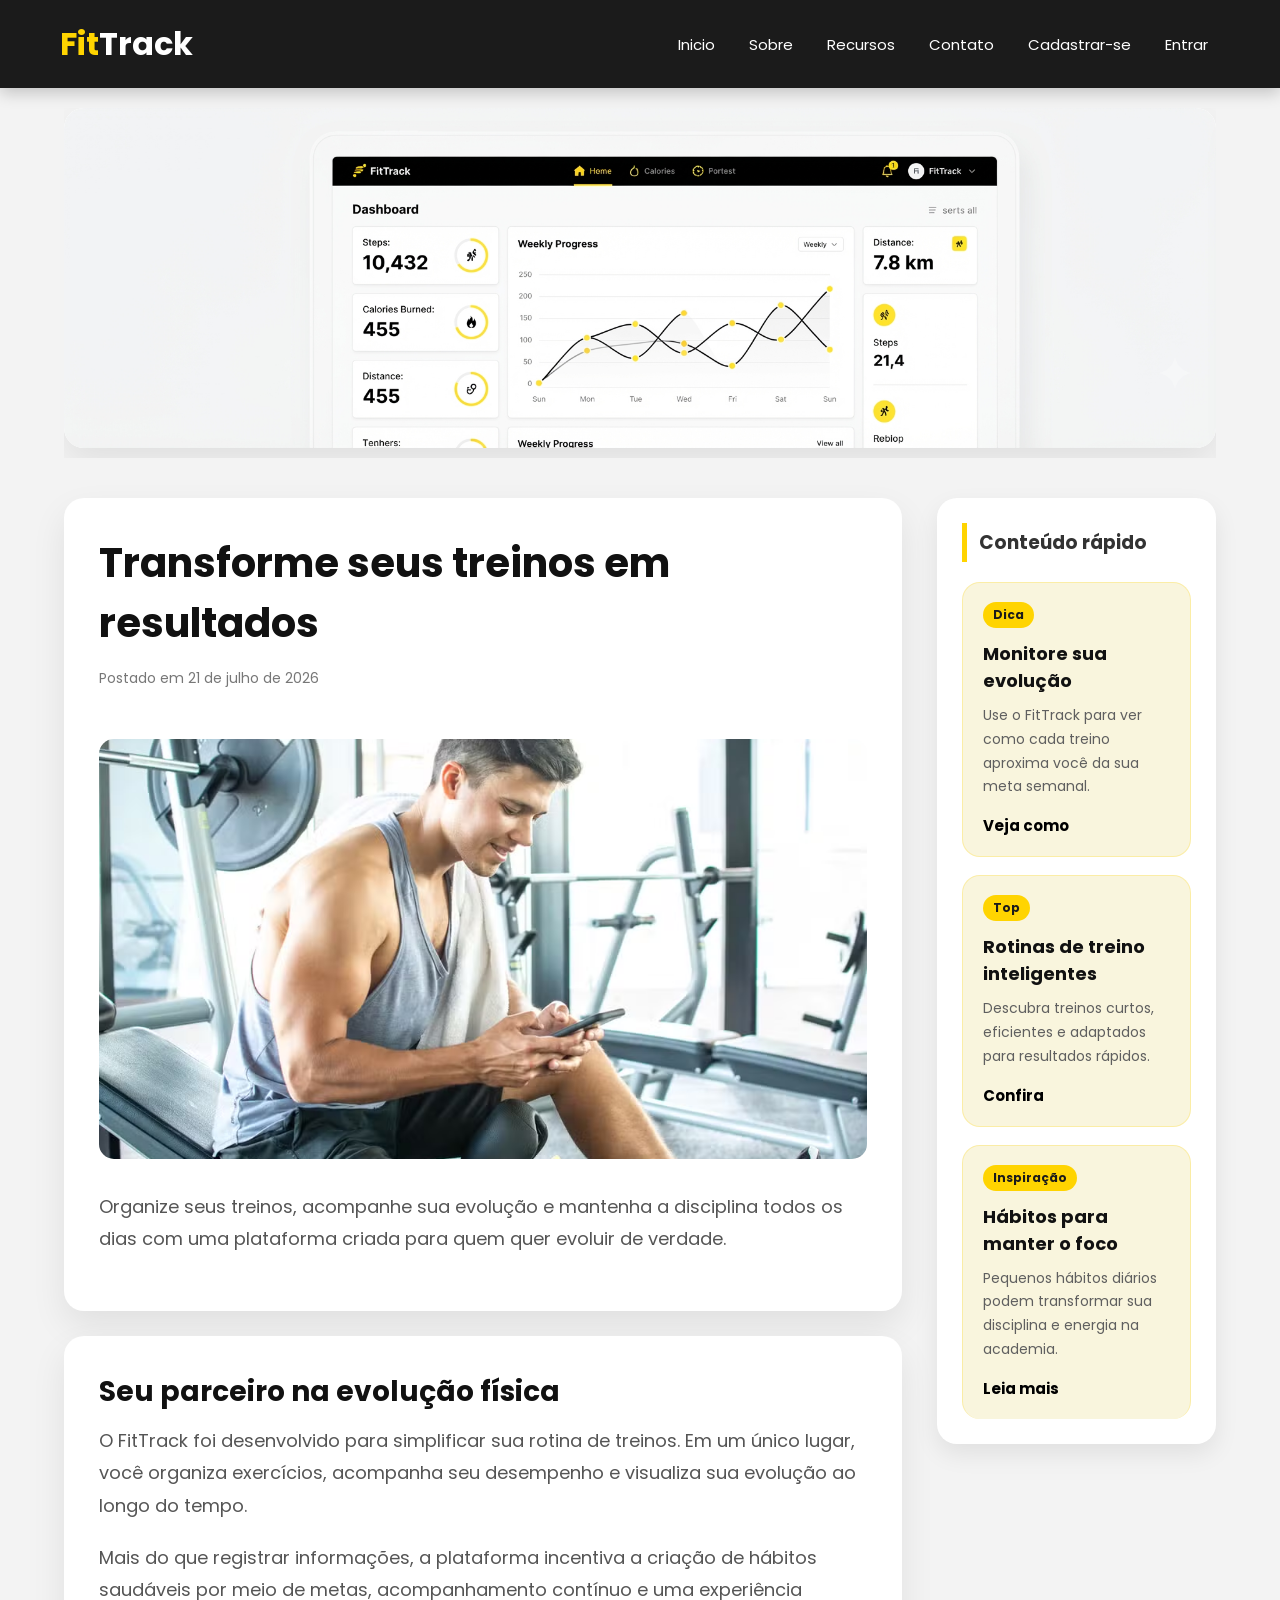
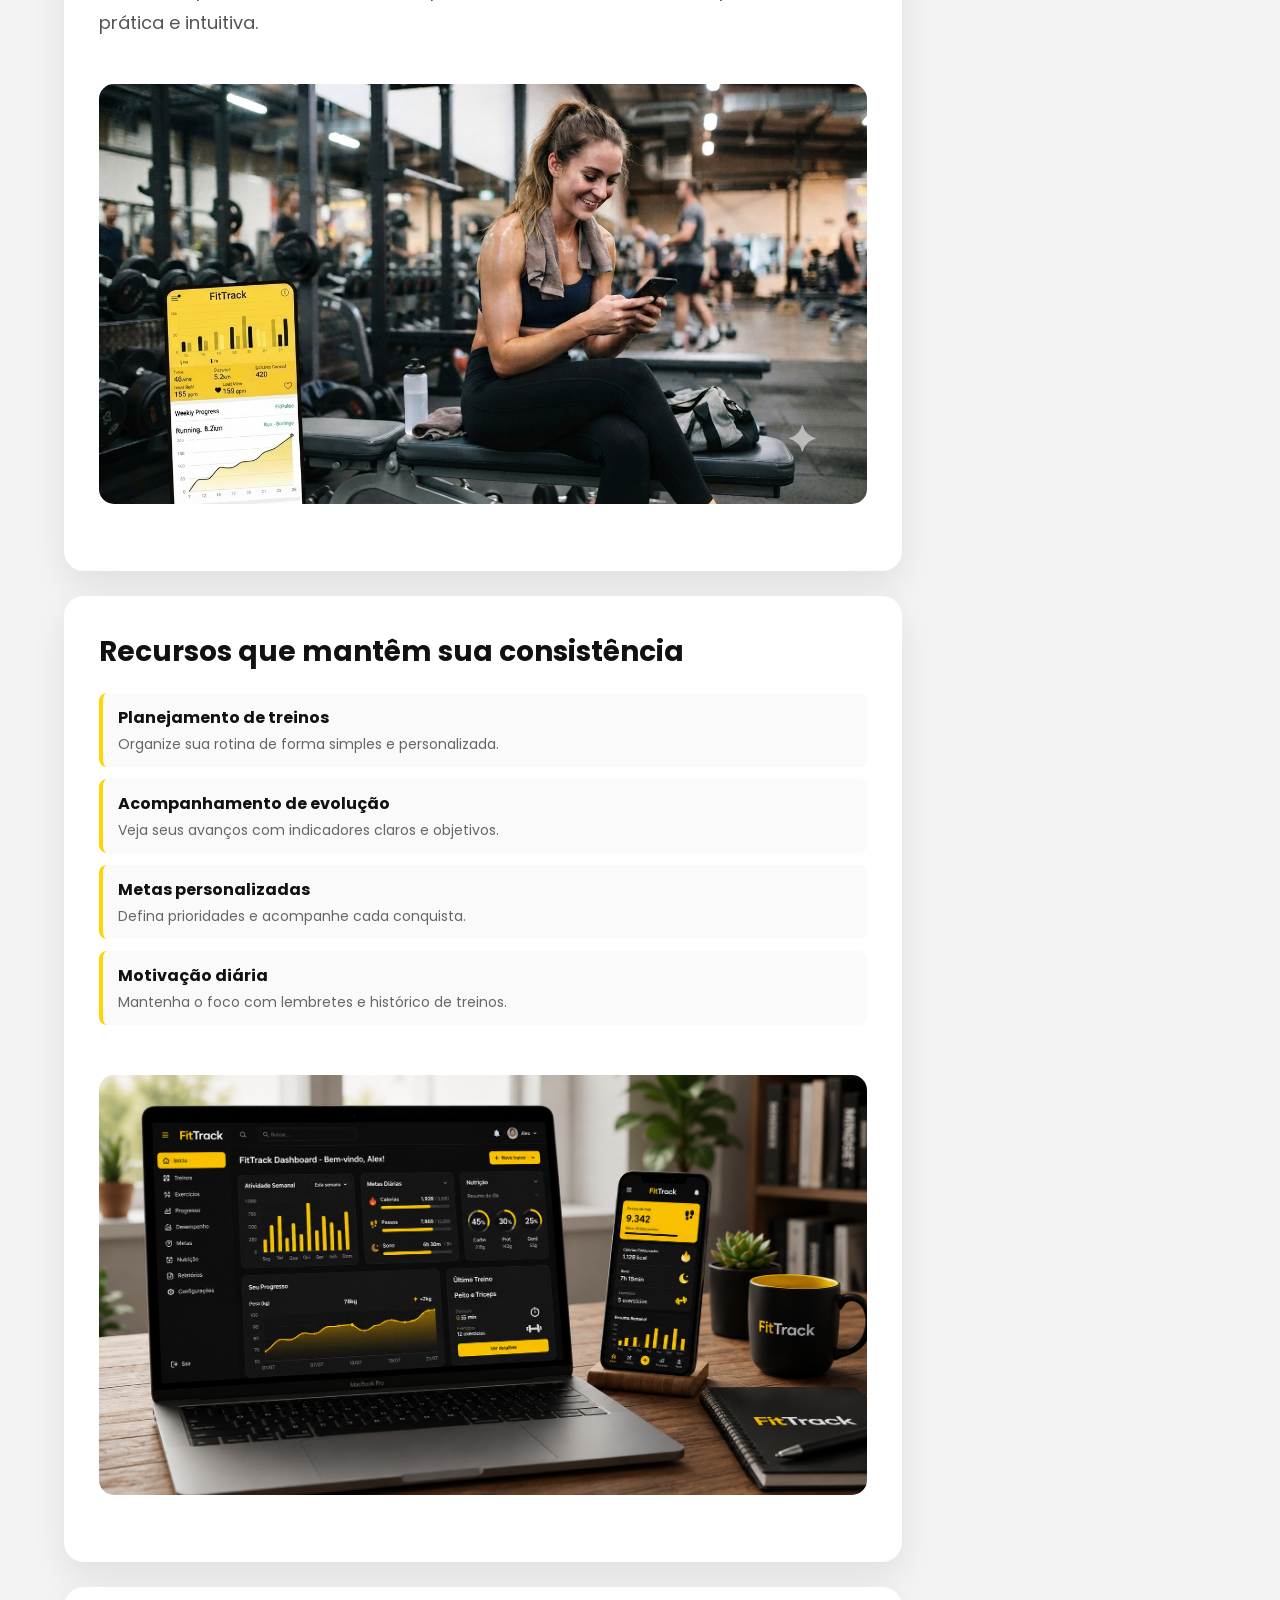
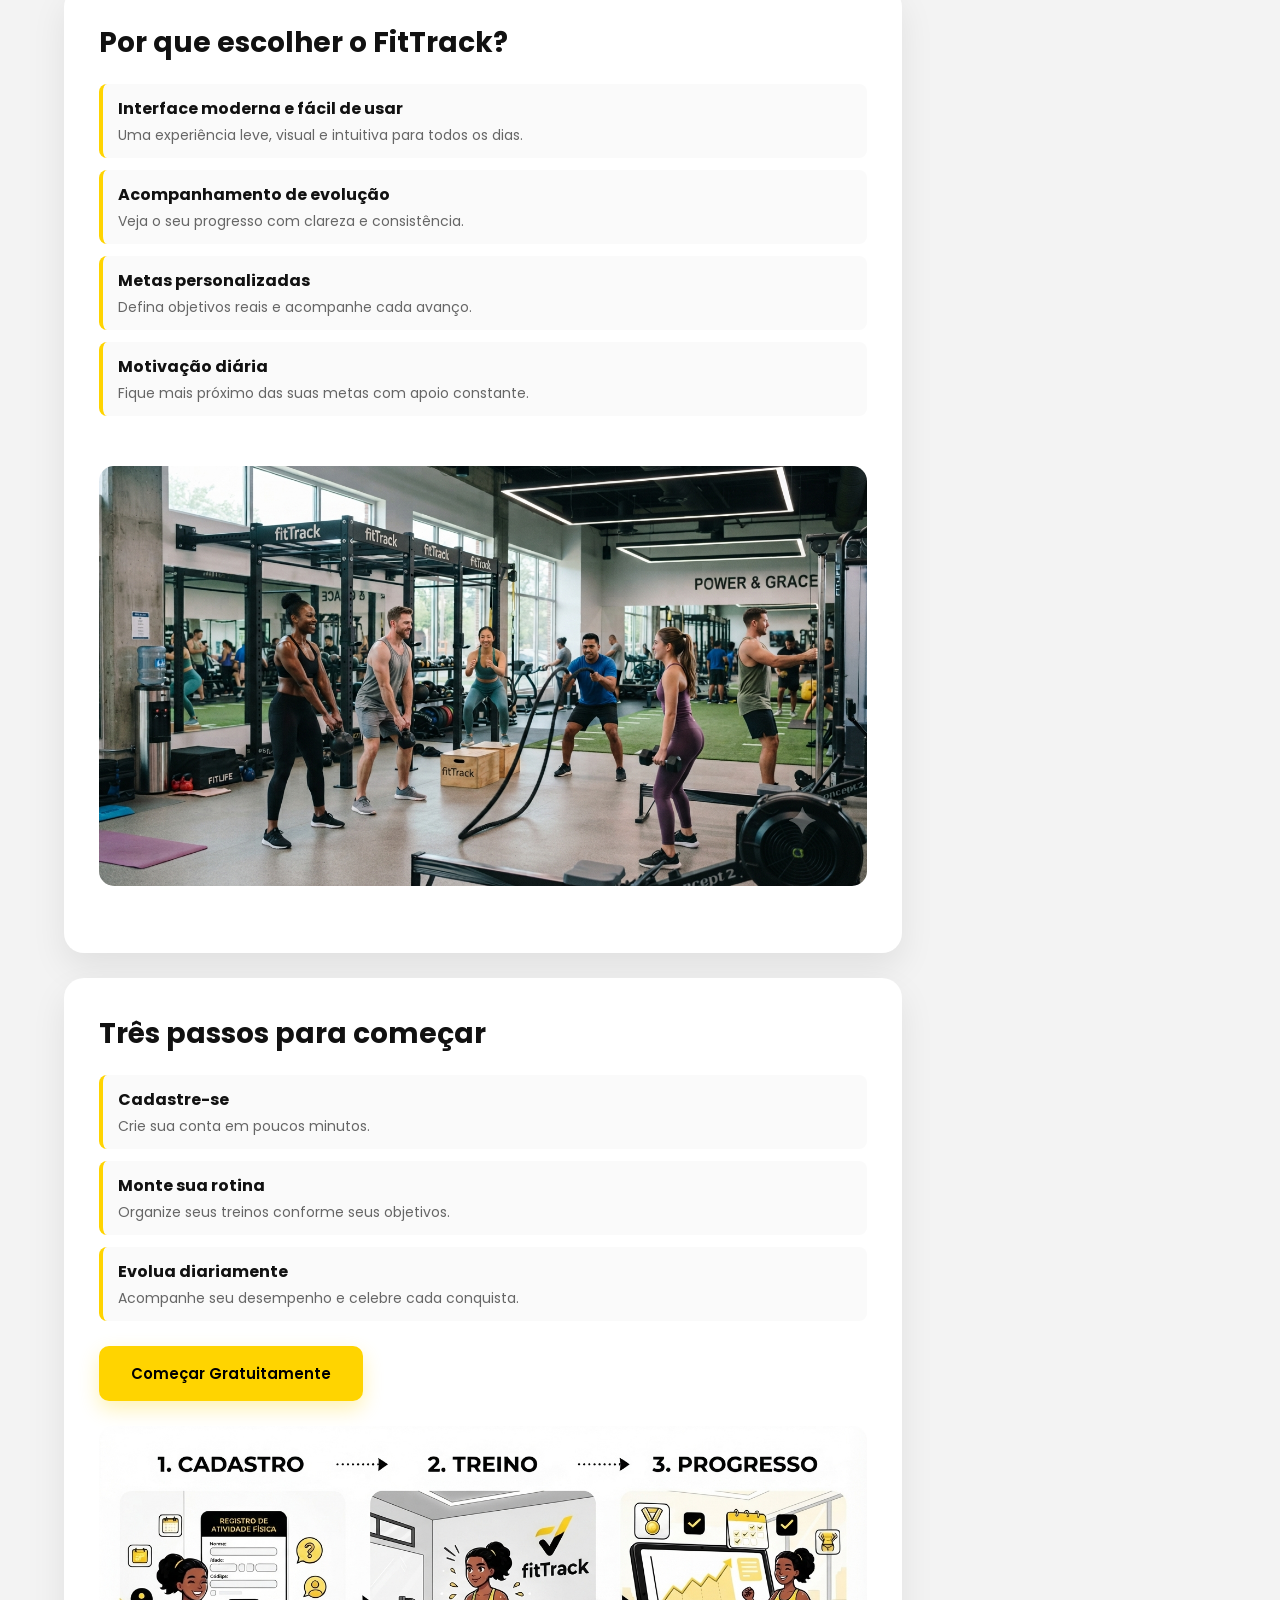
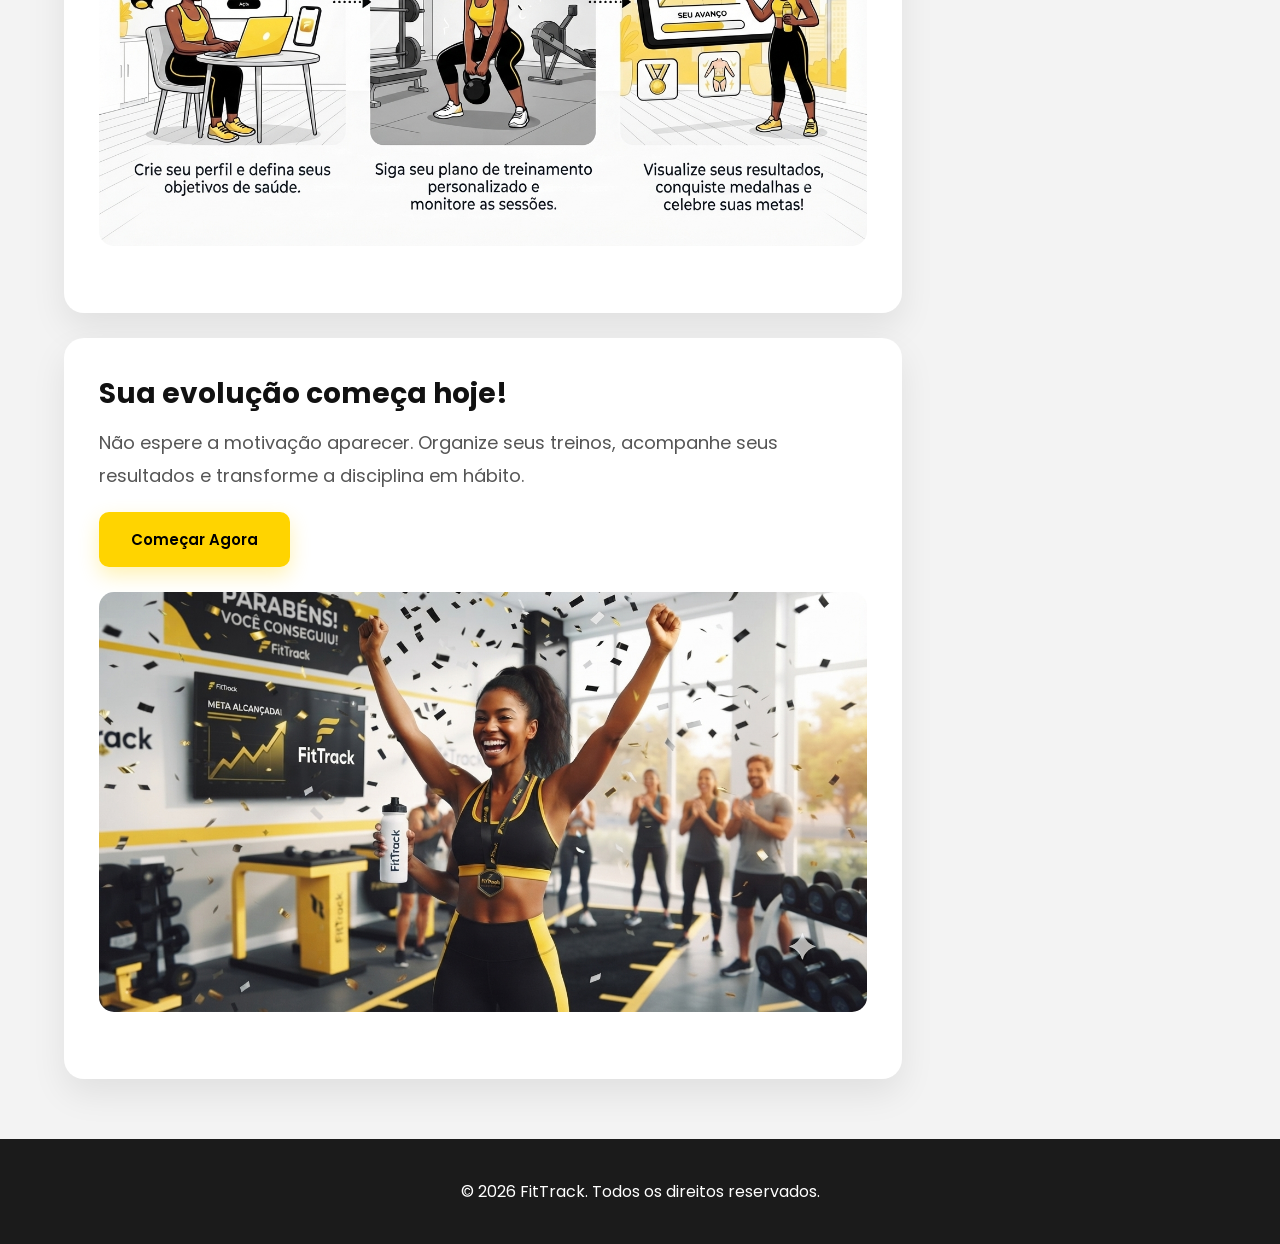
==== index.html @ 96c6be61 "Ajusta para index.html" ====
<!DOCTYPE html>
<html lang="pt-br">

<head>
    <meta charset="UTF-8">
    <meta name="viewport" content="width=device-width, initial-scale=1.0">
    <title>FitTrack</title>
    <link rel="stylesheet" href="css/style.css">
    <script src="console.js"></script>
    <link rel="preconnect" href="https://fonts.googleapis.com">
    <link rel="preconnect" href="https://fonts.gstatic.com" crossorigin>
    <link
        href="https://fonts.googleapis.com/css2?family=Poppins:ital,wght@0,100;0,200;0,300;0,400;0,500;0,600;0,700;0,800;0,900;1,100;1,200;1,300;1,400;1,500;1,600;1,700;1,800;1,900&display=swap"
        rel="stylesheet">
</head>

<body>
    <header id="header">
        <nav>
            <div class="logo">
                <h1><span class="white">Fit</span><span class="yellow">Track</span></h1>
            </div>

            <div id="menu">
                <a href="inicio.html">Inicio</a>
                <a href="#sobre">Sobre</a>
                <a href="#recursos">Recursos</a>
                <a href="Contato.html">Contato</a>
                <a href="cadastro.html">Cadastrar-se</a>
                <a href="entrar.html">Entrar</a>
            </div>
        </nav>
    </header>

    <section class="slider">
        <div class="slider-wrapper">
            <div class="slide">
                <img src="img/dashboardslide.png">
            </div>
            <div class="slide">
                <img src="img/mulherslide.png">
            </div>
            <div class="slide">
                <img src="img/exercicioslide.png">
            </div>
            <div class="slide">
                <img src="img/graficoslide.png">
            </div>
            <div class="slide">
                <img src="img/comidaslide.png">
            </div>
             <div class="slide">
                <img src="img/relogioslide.png">
            </div>
        </div>
    </section>

    <section class="content">
        <div class="posts">
            <article class="post">
                <h1>Transforme seus treinos em resultados</h1>

                <span class="data-post">
                    Postado em 21 de julho de 2026
                </span>

                <img class="img-post1" src="img/celular-academia.avif" alt="Pessoa utilizando celular na academia">

                <p>
                    Organize seus treinos, acompanhe sua evolução e mantenha a disciplina
                    todos os dias com uma plataforma criada para quem quer evoluir de verdade.
                </p>

            </article>

            <article id="sobre" class="post">
                <h2>Seu parceiro na evolução física</h2>
                <p>
                    O FitTrack foi desenvolvido para simplificar sua rotina de treinos. Em um único lugar,
                    você organiza exercícios, acompanha seu desempenho e visualiza sua evolução ao longo do tempo.
                </p>
                <p>
                    Mais do que registrar informações, a plataforma incentiva a criação de hábitos saudáveis
                    por meio de metas, acompanhamento contínuo e uma experiência prática e intuitiva.
                </p>
                <img class="img-post1" src="img/olhando graficos.png" alt="Pessoa analisando evolução com o celular">
            </article>

            <article id="recursos" class="post">
                <h2>Recursos que mantêm sua consistência</h2>
                <ul class="feature-list">
                    <li><strong>Planejamento de treinos</strong><span>Organize sua rotina de forma simples e
                            personalizada.</span></li>
                    <li><strong>Acompanhamento de evolução</strong><span>Veja seus avanços com indicadores claros e
                            objetivos.</span></li>
                    <li><strong>Metas personalizadas</strong><span>Defina prioridades e acompanhe cada conquista.</span>
                    </li>
                    <li><strong>Motivação diária</strong><span>Mantenha o foco com lembretes e histórico de
                            treinos.</span></li>
                </ul>
                <img class="img-post1" src="img/painel.png" alt="Visão geral do aplicativo FitTrack">
            </article>

            <article class="post">
                <h2>Por que escolher o FitTrack?</h2>
                <ul class="feature-list">
                    <li><strong>Interface moderna e fácil de usar</strong><span>Uma experiência leve, visual e intuitiva
                            para todos os dias.</span></li>
                    <li><strong>Acompanhamento de evolução</strong><span>Veja o seu progresso com clareza e
                            consistência.</span></li>
                    <li><strong>Metas personalizadas</strong><span>Defina objetivos reais e acompanhe cada
                            avanço.</span></li>
                    <li><strong>Motivação diária</strong><span>Fique mais próximo das suas metas com apoio
                            constante.</span></li>
                </ul>
                <img class="img-post1" src="img/grupo-treinando.png" alt="Grupo de pessoas treinando">
            </article>

            <article class="post">
                <h2>Três passos para começar</h2>
                <ol class="feature-list">
                    <li><strong>Cadastre-se</strong><span>Crie sua conta em poucos minutos.</span></li>
                    <li><strong>Monte sua rotina</strong><span>Organize seus treinos conforme seus objetivos.</span>
                    </li>
                    <li><strong>Evolua diariamente</strong><span>Acompanhe seu desempenho e celebre cada
                            conquista.</span></li>
                </ol>
                <a href="cadastro.html" class="btn">Começar Gratuitamente</a>
                <img class="img-post1" src="img/passos.png" alt="Passo a passo do cadastro">
            </article>

            <article class="post">
                <h2>Sua evolução começa hoje!</h2>
                <p>Não espere a motivação aparecer. Organize seus treinos, acompanhe seus resultados e transforme a
                    disciplina em hábito.</p>
                <a href="cadastro.html" class="btn">Começar Agora</a>
                <img class="img-post1" src="img/Gemini_Generated_Image_nmeksznmeksznmek.png" alt="Pessoa comemorando">
            </article>
        </div>

        <aside id="right-side">
            <div class="content-right">
                <h3>Conteúdo rápido</h3>

                <div class="sidebar-card">
                    <span class="card-tag">Dica</span>
                    <h4>Monitore sua evolução</h4>
                    <p>Use o FitTrack para ver como cada treino aproxima você da sua meta semanal.</p>
                    <a href="#">Veja como</a>
                </div>

                <div class="sidebar-card">
                    <span class="card-tag">Top</span>
                    <h4>Rotinas de treino inteligentes</h4>
                    <p>Descubra treinos curtos, eficientes e adaptados para resultados rápidos.</p>
                    <a href="#">Confira</a>
                </div>

                <div class="sidebar-card" style="border-bottom:none;">
                    <span class="card-tag">Inspiração</span>
                    <h4>Hábitos para manter o foco</h4>
                    <p>Pequenos hábitos diários podem transformar sua disciplina e energia na academia.</p>
                    <a href="#">Leia mais</a>
                </div>
            </div>
        </aside>
    </section>

    <footer id="footer">
        <p>&copy; 2026 FitTrack. Todos os direitos reservados.</p>
    </footer>
</body>

</html>
---- css/style.css ----
/* LIMPAR FORMATAÇÃO */

* {
    margin: 0;
    padding: 0;
    box-sizing: border-box;
}

body {
    font-size: 16px;
    font-family: "Poppins", sans-serif;
    background-color: #f3f3f3;
    color: #111;
}

h1 {
    font-family: "Poppins", sans-serif;
    font-size: 40px;
}

h2 {
    color: #000000;
    margin-bottom: 12px;
}

h3 {
    color: #565656;
    background-color: #cccccc;
    padding: 5px;
}

/* CABEÇALHO */

#header {
    background-color: #1b1b1b;
    padding: 20px 0;
    box-shadow: 0 5px 15px rgba(0, 0, 0, .2);
    position: sticky;
    top: 0;
    z-index: 100;
}

#header nav {
    max-width: 1200px;
    margin: 0 auto;
    padding: 0 20px;
    display: flex;
    justify-content: space-between;
    align-items: center;
    gap: 20px;
    flex-wrap: wrap;
}

.logo h1 {
    font-size: 32px;
    margin: 0;
}

#menu {
    display: flex;
    flex-wrap: wrap;
    justify-content: center;
    gap: 10px;
}

#header a:link,
#header a:visited {
    color: #ffffff;
    padding: 8px 12px;
    text-decoration: none;
}

#header a:hover {
    color: #000000;
    background: #dfca0c;
    text-decoration: none;
    border-radius: 5px 5px;
    transform: scale(1.1);
}

#header a {
    text-decoration: none;
    font-size: 15px;
    display: inline-block;
    transition: transform 0.3s ease;
}

.white {
    color: #ffd400;
}

.yellow {
    color: #fff;
}

/* CONTEUDO */

.slider {
    max-width: 1200px;
    width: 90%;
    margin: 20px auto;
}

.slider-wrapper {
    display: flex;
    gap: 20px;
    overflow-x: auto;
    scroll-snap-type: x mandatory;
    padding-bottom: 10px;
    scroll-behavior: smooth;
}

.slider-wrapper::-webkit-scrollbar {
    height: 10px;
}

.slider-wrapper::-webkit-scrollbar-thumb {
    background: rgba(0, 0, 0, 0.15);
    border-radius: 10px;
}

.slider-wrapper {
    scrollbar-width: thin;
    scrollbar-color: rgba(0, 0, 0, 0.15) transparent;
}

.slide {
    flex: 0 0 100%;
    min-width: 100%;
    background: #fff;
    border-radius: 20px;
    box-shadow: 0 15px 35px rgba(0, 0, 0, .08);
    overflow: hidden;
    scroll-snap-align: start;
    display: block;
    padding: 0;
}

.slide img {
    width: 100%;
    height: 340px;
    object-fit: cover;
    display: block;
    border-radius: 20px;
}

.content {
    max-width: 1200px;
    width: 90%;
    margin: 40px auto;
    display: flex;
    justify-content: space-between;
    align-items: flex-start;
    gap: 35px;
}

.img-post1 {
    width: 100%;
    height: 420px;
    object-fit: cover;
    border-radius: 15px;
    margin: 25px 0;
    transition: .4s;
}

.img-post1:hover {
    transform: scale(1.02);
}

.posts {
    flex: 3;
    display: flex;
    flex-direction: column;
    gap: 25px;
}

.post {
    background: #fff;
    padding: 35px;
    border-radius: 20px;
    box-shadow: 0 15px 35px rgba(0, 0, 0, .08);
    transition: .3s;
    overflow: hidden;
}

.post:hover {
    transform: translateY(-6px);
    box-shadow: 0 15px 30px rgba(0, 0, 0, .15);
}

.post h1 {
    font-size: 40px;
    margin-bottom: 10px;
    color: #111;
}

.post h2 {
    font-size: 28px;
    color: #111;
}

.post p {
    font-size: 18px;
    color: #555;
    line-height: 1.8;
    margin-bottom: 20px;
}

.data-post {
    display: block;
    color: #777;
    margin: 15px 0 25px;
    font-size: 14px;
}

.feature-list {
    list-style: none;
    display: grid;
    gap: 12px;
    margin: 20px 0 25px;
}

.feature-list li {
    background: #fafafa;
    border-left: 4px solid #FFD400;
    padding: 12px 15px;
    border-radius: 8px;
    display: flex;
    flex-direction: column;
    gap: 4px;
}

.feature-list li span {
    color: #666;
    font-size: 14px;
}

.btn {
    display: inline-block;
    background: #FFD400;
    color: #111;
    padding: 16px 32px;
    border-radius: 10px;
    font-weight: 600;
    text-decoration: none;
    box-shadow: 0 8px 20px rgba(255, 212, 0, .3);
    transition: .3s;
    border: none;
    cursor: pointer;
}

.btn:hover {
    background: #ffca00;
    transform: translateY(-3px);
    box-shadow: 0 12px 25px rgba(255, 212, 0, .45);
}

/* POST DIREITO */

#right-side {
    flex: 1;
    position: sticky;
    top: 120px;
}

.content-right {
    background: #fff;
    padding: 25px;
    border-radius: 20px;
    box-shadow: 0 10px 25px rgba(0, 0, 0, .08);
}

.content-right h3 {
    background: none;
    color: #333;
    border-left: 5px solid #FFD400;
    padding-left: 12px;
    margin-bottom: 20px;
}

.sidebar-card {
    background: #f9f5dd;
    border: 1px solid rgba(255, 212, 0, .25);
    border-radius: 18px;
    padding: 18px 20px;
    margin-bottom: 18px;
}

.sidebar-card:last-child {
    margin-bottom: 0;
}

.card-tag {
    display: inline-block;
    background: #ffd400;
    color: #1b1b1b;
    font-size: 12px;
    font-weight: 700;
    padding: 4px 10px;
    border-radius: 999px;
    margin-bottom: 12px;
}

.sidebar-card h4 {
    font-size: 18px;
    margin: 0 0 10px;
    color: #111;
}

.sidebar-card p {
    color: #5f5f5f;
    line-height: 1.7;
    margin-bottom: 14px;
    font-size: 14px;
}

.sidebar-card a {
    color: #1b1b1b;
    font-weight: 700;
}

.post-right {
    font-size: 13px;
    padding: 5px;
    border-bottom: 1px dotted #cccccc;
}

/* FORMATAR LINKS */

a {
    text-decoration: none;
    font-size: 15px;
    display: inline-block;
    transition: transform 0.5s ease;
}

a:link,
a:visited {
    color: #000000;
}

a:hover {
    color: #000000;
    background: #dfca0c;
    text-decoration: none;
    border-radius: 5px 5px;
    transform: scale(1.1);
}

/* FORMULÁRIOS */

.auth-page {
    min-height: calc(100vh - 220px);
    display: flex;
    align-items: center;
    justify-content: center;
    padding: 40px 20px;
}

.auth-card {
    width: min(100%, 460px);
    background: #fff;
    padding: 35px;
    border-radius: 20px;
    box-shadow: 0 15px 35px rgba(0, 0, 0, .08);
}

.auth-card h1 {
    font-size: 32px;
    margin-bottom: 10px;
}

.auth-card p {
    color: #666;
    margin-bottom: 24px;
    line-height: 1.6;
}

.auth-form {
    display: flex;
    flex-direction: column;
    gap: 16px;
}

.form-group {
    display: flex;
    flex-direction: column;
    gap: 8px;
}

.form-group label {
    font-weight: 600;
    color: #333;
}

.form-group input {
    padding: 12px 14px;
    border: 1px solid #ddd;
    border-radius: 10px;
    font-size: 15px;
    font-family: "Poppins", sans-serif;
}

.form-group input:focus {
    outline: none;
    border-color: #FFD400;
    box-shadow: 0 0 0 3px rgba(255, 212, 0, .15);
}

.auth-btn {
    margin-top: 8px;
    width: 100%;
}

/* FOOTER */

#footer {
    background: #1b1b1b;
    color: white;
    padding: 40px;
    text-align: center;
    margin-top: 60px;
}

html {
    scroll-behavior: smooth;
}

@media (max-width:900px) {

    .content {
        flex-direction: column;
    }

    .posts {
        width: 100%;
    }

    #right-side {
        width: 100%;
        position: static;
    }

    .post h1 {
        font-size: 30px;
    }

    .img-post1 {
        height: 250px;
    }

    #header nav {
        justify-content: center;
        text-align: center;
    }

}
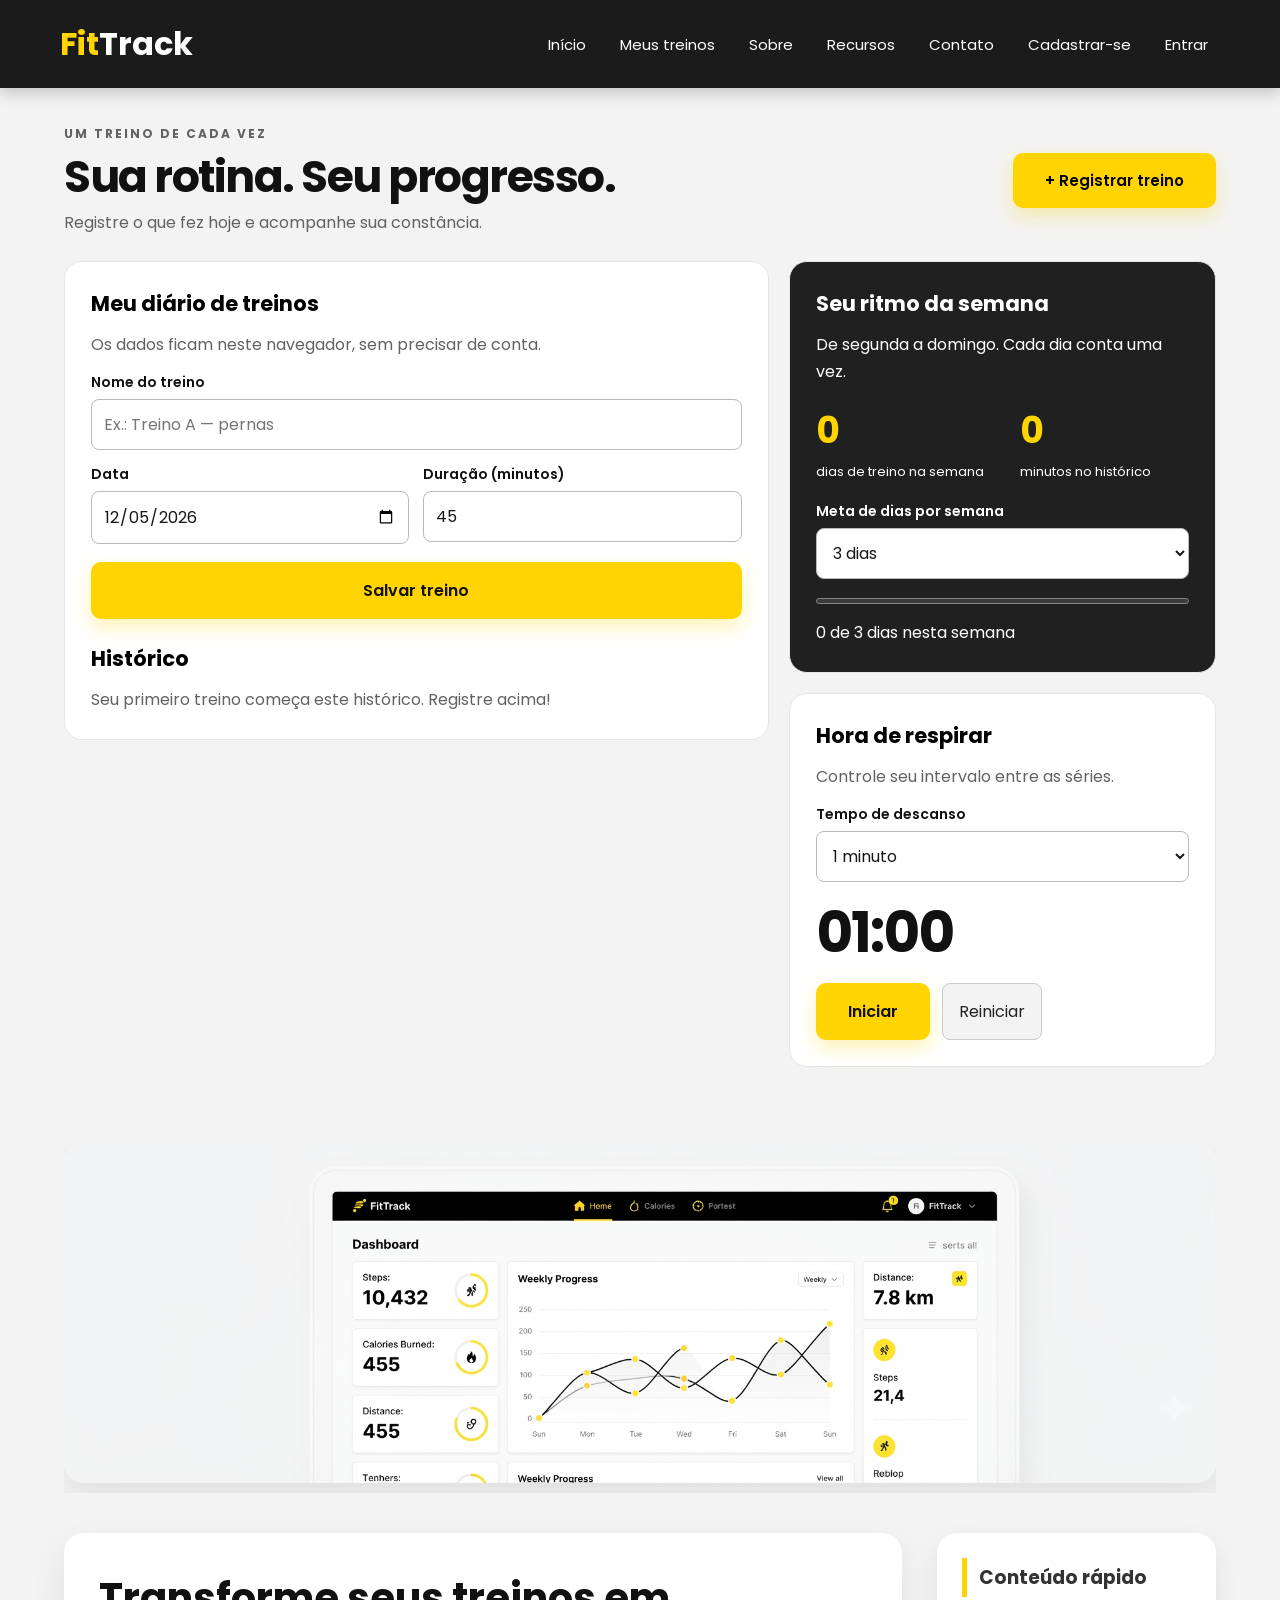
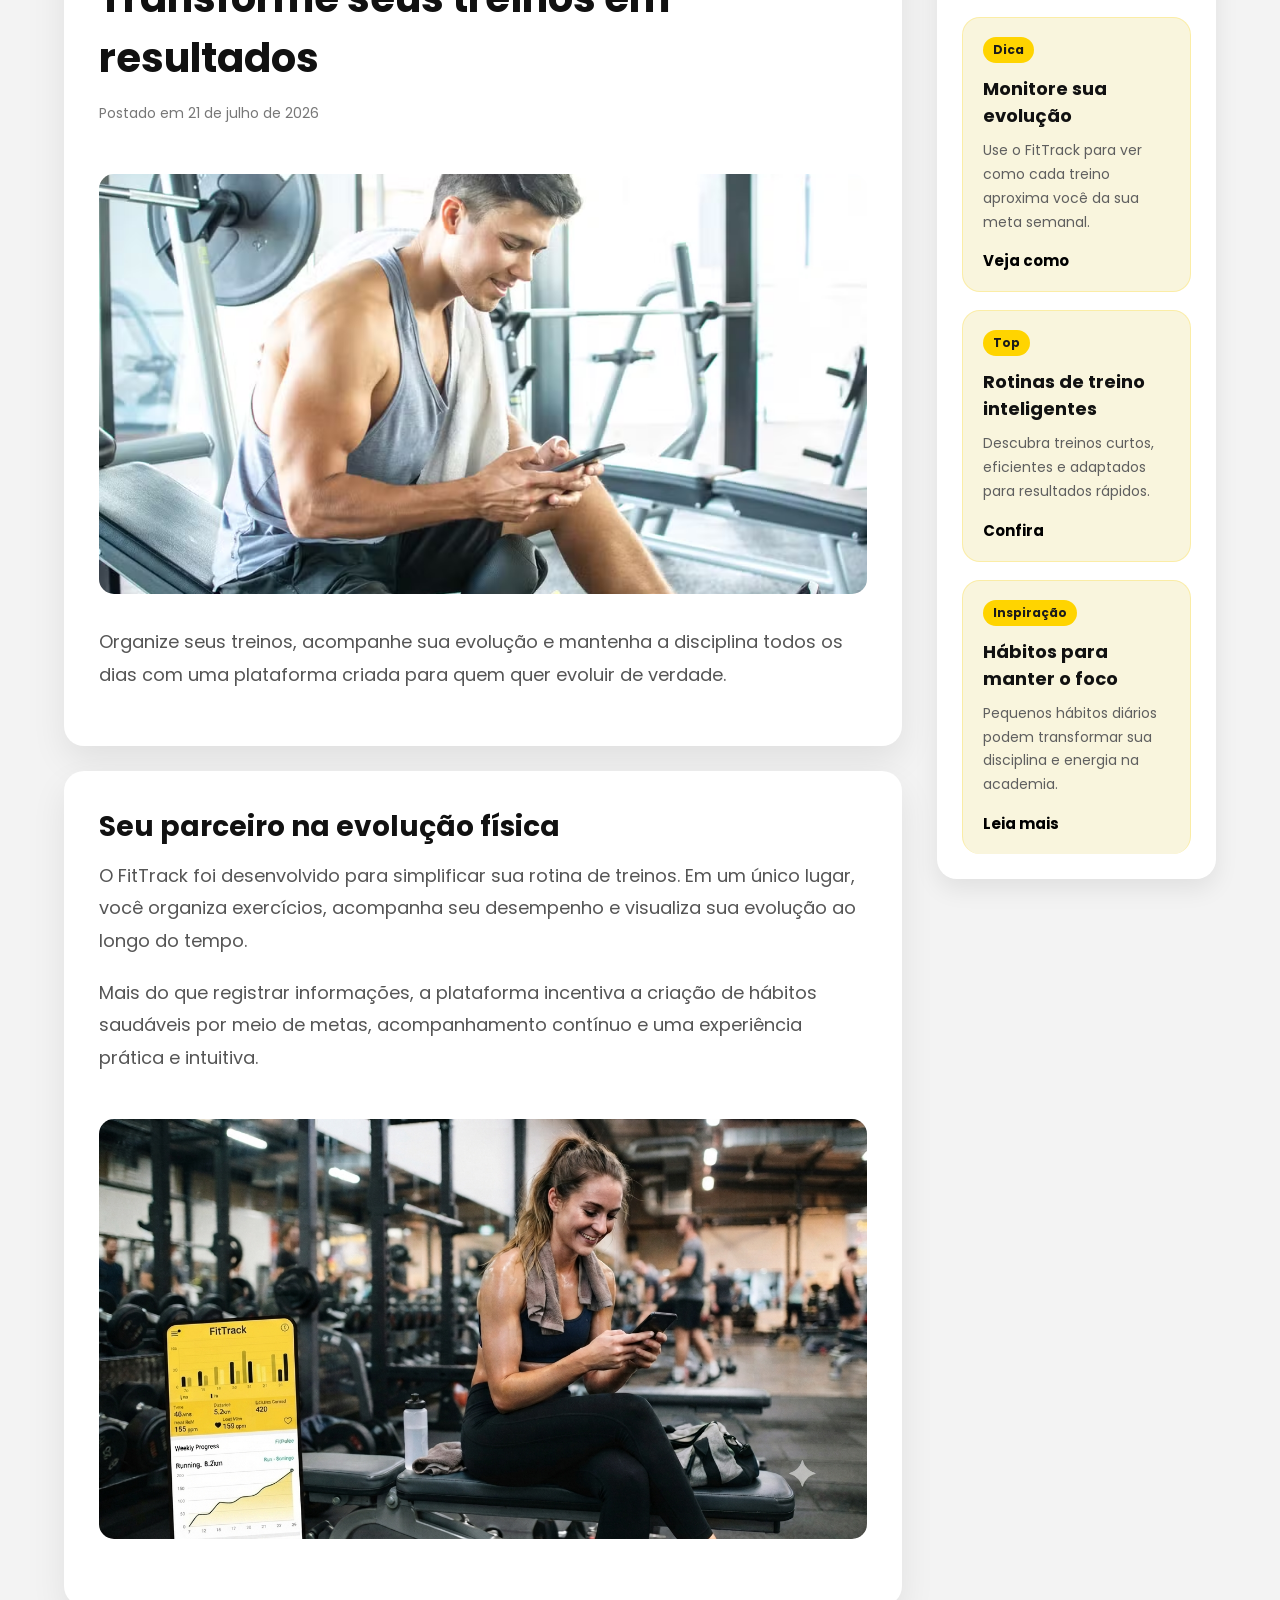
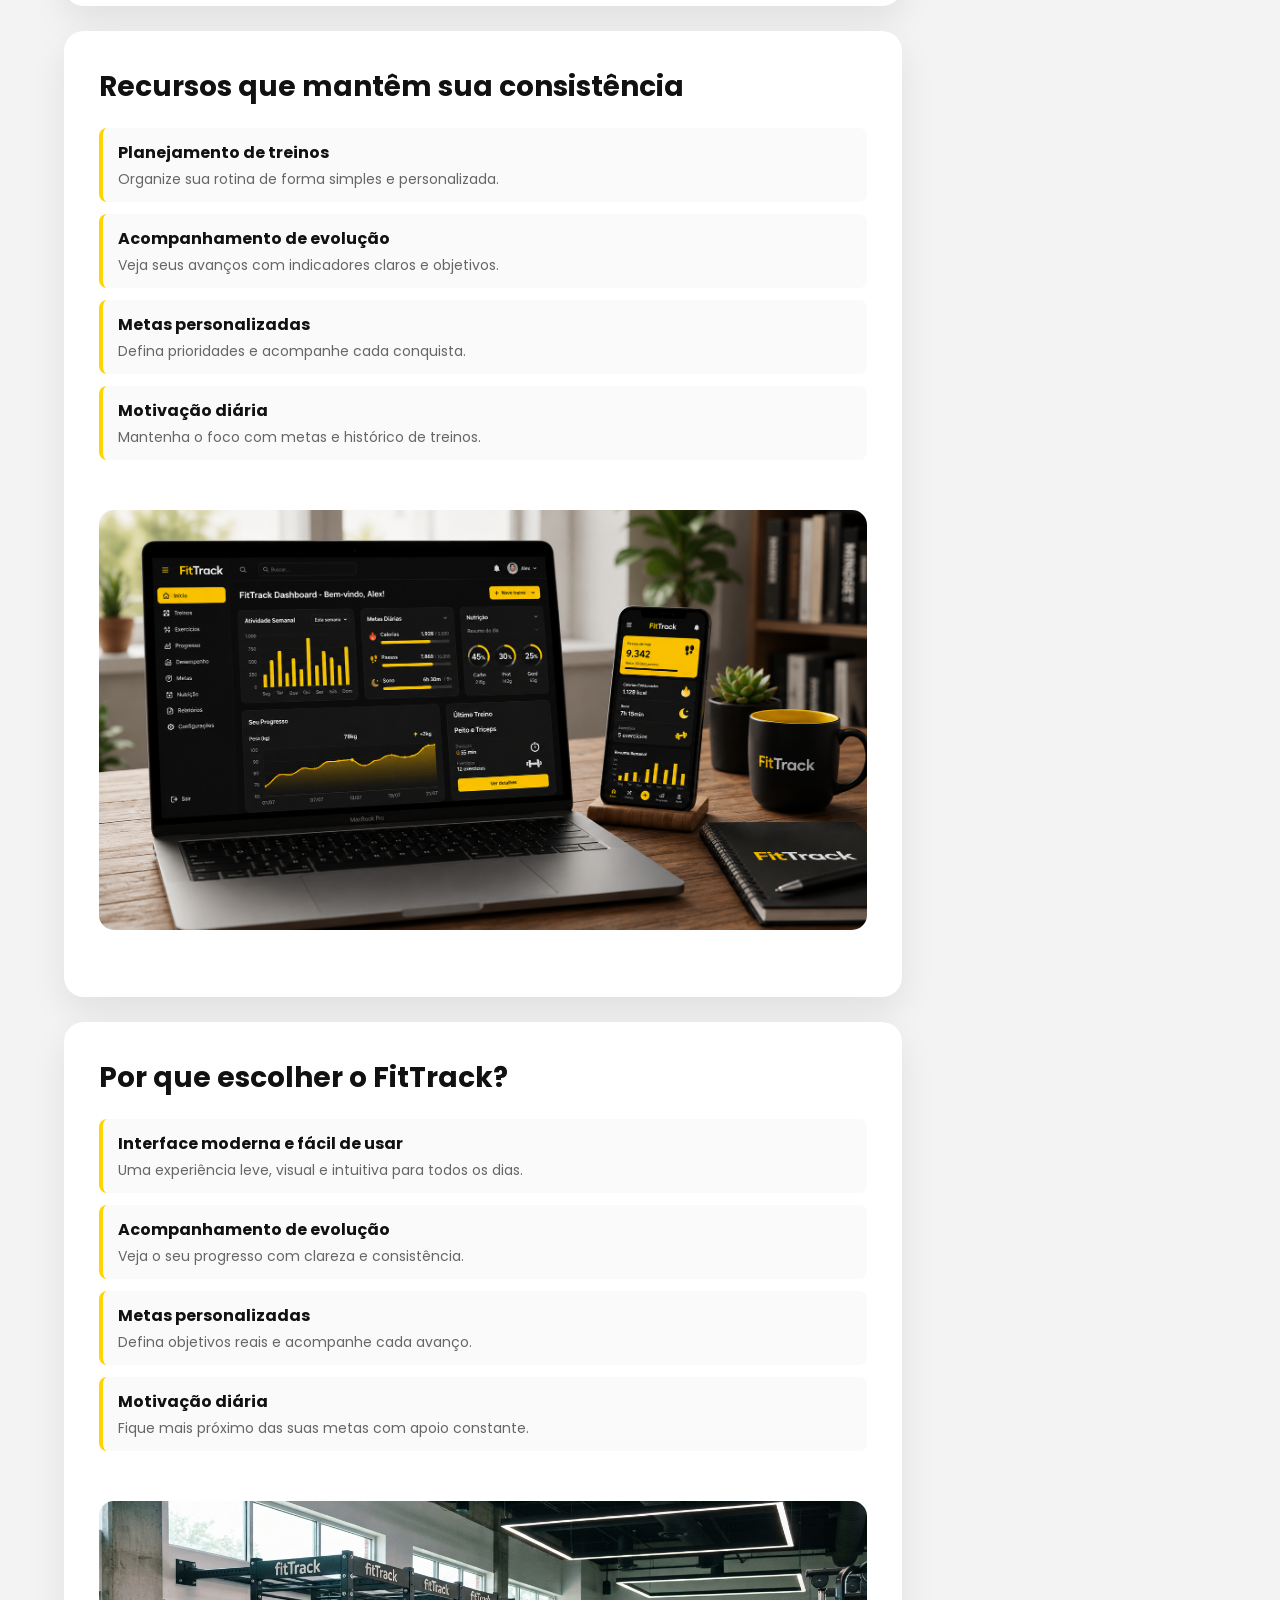
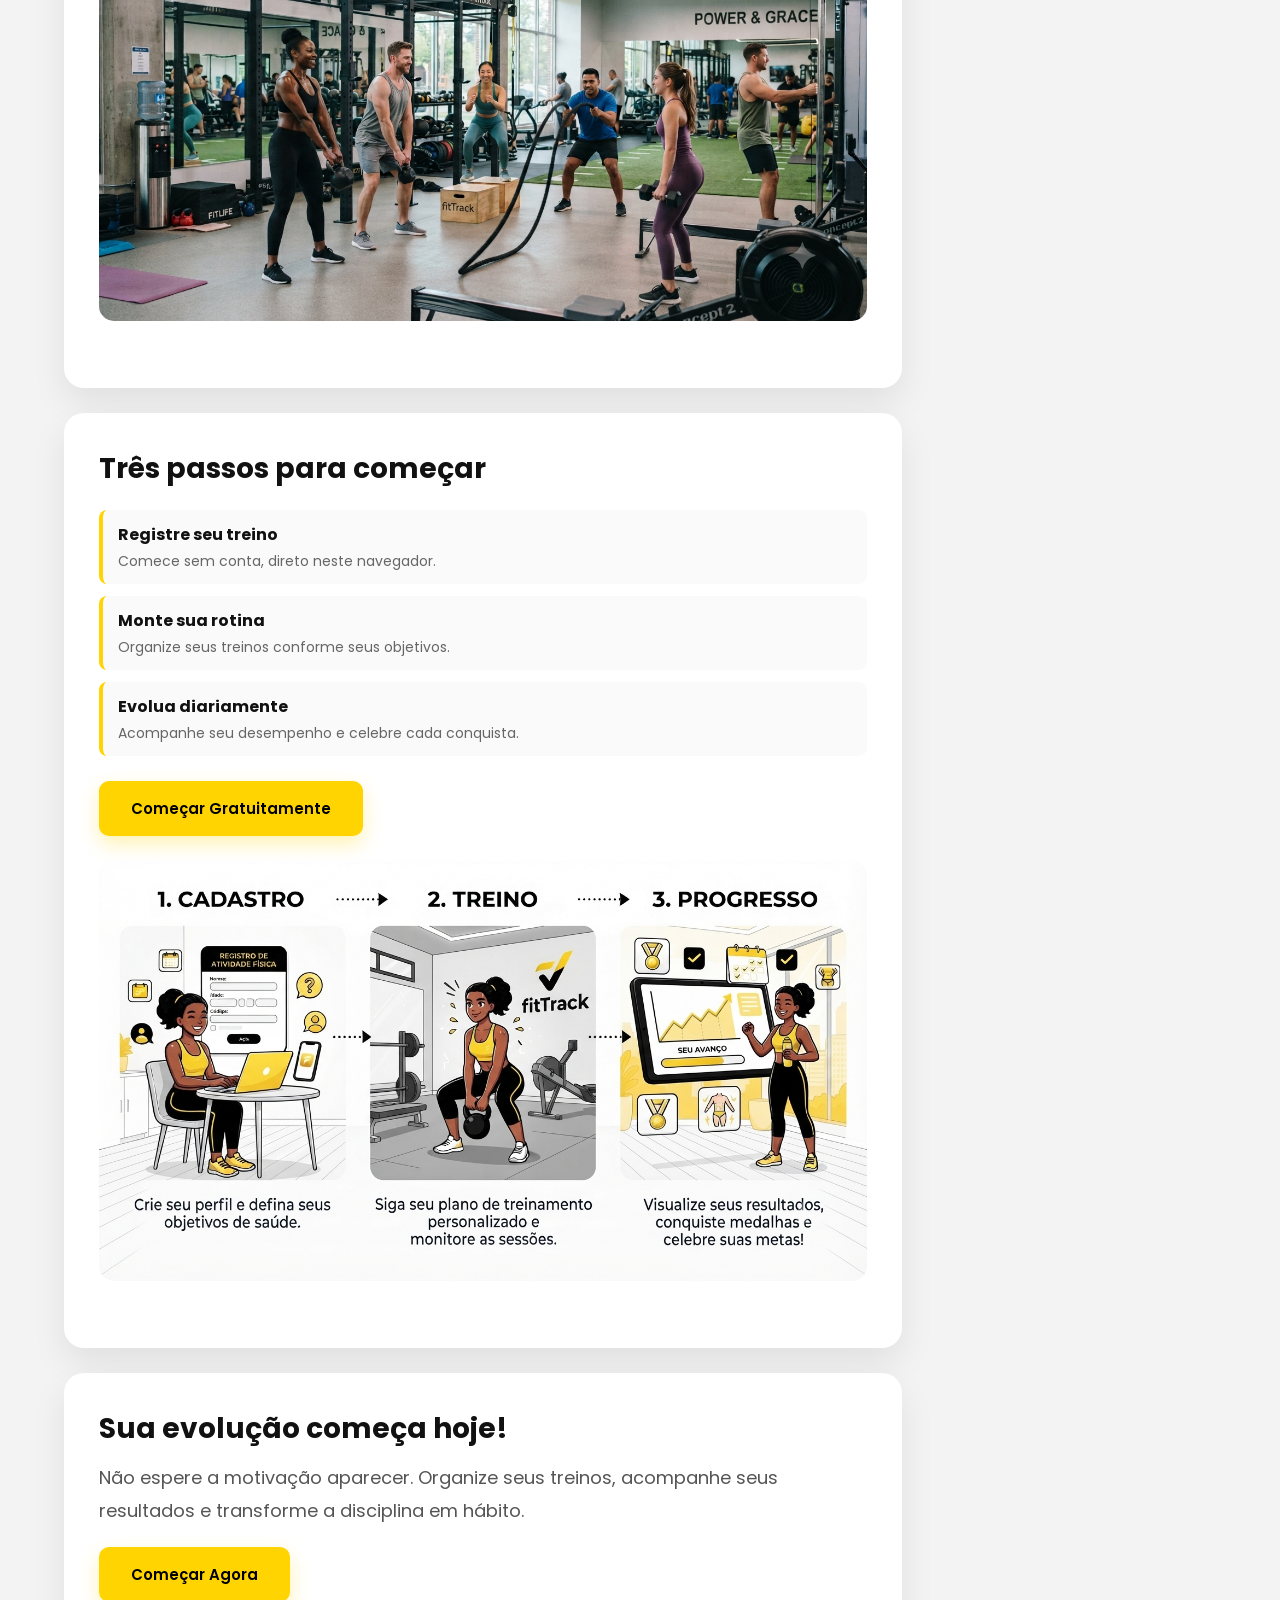
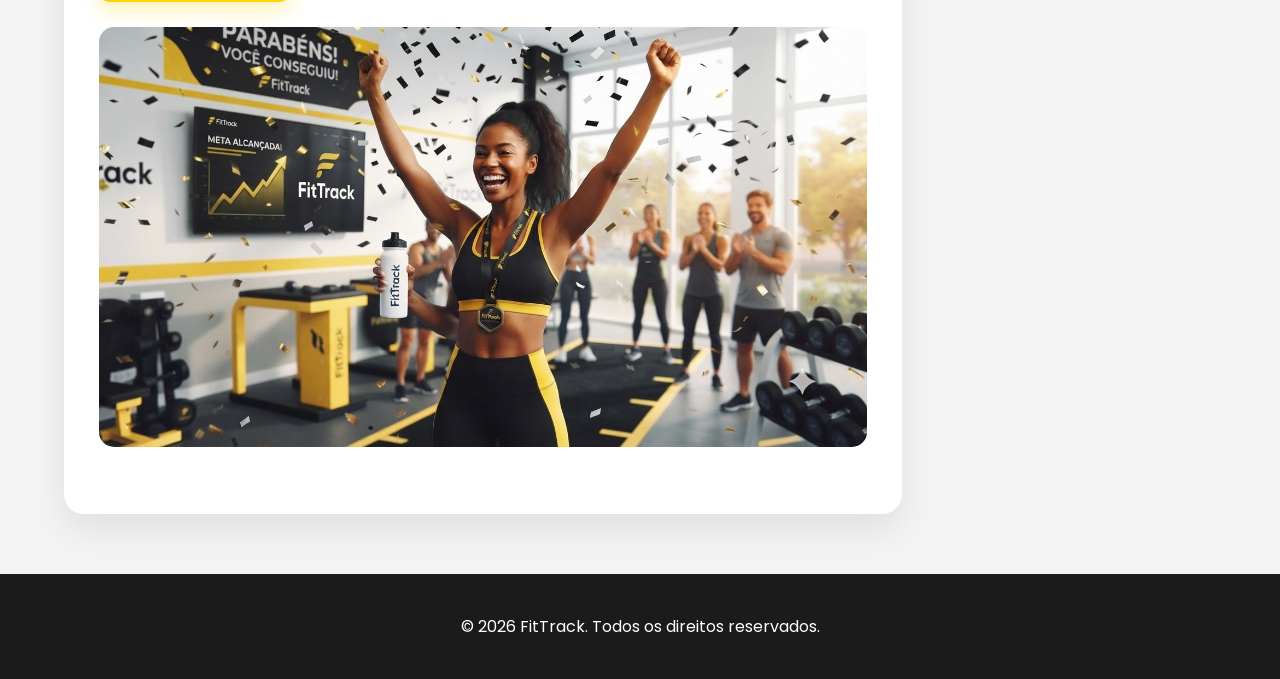
==== commit 5d239861: "feat: adiciona diario de treinos, metas e cronometro" ====
--- a/index.html
+++ b/index.html
@@ -6,7 +6,9 @@
     <meta name="viewport" content="width=device-width, initial-scale=1.0">
     <title>FitTrack</title>
     <link rel="stylesheet" href="css/style.css">
-    <script src="console.js"></script>
+    <link rel="stylesheet" href="css/tracker.css">
+    <script src="console.js" defer></script>
+    <script src="tracker.js" defer></script>
     <link rel="preconnect" href="https://fonts.googleapis.com">
     <link rel="preconnect" href="https://fonts.gstatic.com" crossorigin>
     <link
@@ -15,6 +17,7 @@
 </head>
 
 <body>
+    <a href="#meus-treinos" class="skip-link">Pular para meus treinos</a>
     <header id="header">
         <nav>
             <div class="logo">
@@ -22,7 +25,8 @@
             </div>
 
             <div id="menu">
-                <a href="inicio.html">Inicio</a>
+                <a href="index.html">Início</a>
+                <a href="index.html#meus-treinos">Meus treinos</a>
                 <a href="#sobre">Sobre</a>
                 <a href="#recursos">Recursos</a>
                 <a href="Contato.html">Contato</a>
@@ -32,25 +36,61 @@
         </nav>
     </header>
 
-    <section class="slider">
+    <main id="meus-treinos" class="tracker">
+        <div class="tracker-heading">
+            <div><p class="eyebrow">Um treino de cada vez</p><h1>Sua rotina. Seu progresso.</h1><p>Registre o que fez hoje e acompanhe sua constância.</p></div>
+            <a class="btn" href="#workout-form">+ Registrar treino</a>
+        </div>
+        <div class="tracker-grid">
+            <section class="tracker-card">
+                <h2>Meu diário de treinos</h2><p>Os dados ficam neste navegador, sem precisar de conta.</p>
+                <form id="workout-form">
+                    <label for="workout-name">Nome do treino</label><input id="workout-name" maxlength="80" required placeholder="Ex.: Treino A — pernas">
+                    <div class="form-row">
+                        <div><label for="workout-date">Data</label><input id="workout-date" type="date" required></div>
+                        <div><label for="workout-minutes">Duração (minutos)</label><input id="workout-minutes" type="number" min="1" max="300" step="1" value="45" required></div>
+                    </div>
+                    <button class="btn" type="submit">Salvar treino</button>
+                </form>
+                <div class="history"><h2>Histórico</h2><p id="empty-history">Seu primeiro treino começa este histórico. Registre acima!</p><ul id="workout-list"></ul></div>
+            </section>
+            <div>
+                <section class="tracker-card tracker-summary">
+                    <h2>Seu ritmo da semana</h2><p>De segunda a domingo. Cada dia conta uma vez.</p>
+                    <div class="stats"><div><strong id="week-count">0</strong><span>dias de treino na semana</span></div><div><strong id="total-minutes">0</strong><span>minutos no histórico</span></div></div>
+                    <label for="goal">Meta de dias por semana</label><select id="goal"><option value="1">1 dia</option><option value="2">2 dias</option><option value="3" selected>3 dias</option><option value="4">4 dias</option><option value="5">5 dias</option><option value="6">6 dias</option><option value="7">7 dias</option></select>
+                    <progress id="week-progress" value="0" max="3" aria-label="Progresso da meta semanal"></progress><p id="goal-summary"></p>
+                </section>
+                <section class="tracker-card timer-card">
+                    <h2>Hora de respirar</h2><p>Controle seu intervalo entre as séries.</p>
+                    <label for="rest-duration">Tempo de descanso</label><select id="rest-duration"><option value="30">30 segundos</option><option value="60" selected>1 minuto</option><option value="90">1 minuto e 30 segundos</option><option value="120">2 minutos</option></select>
+                    <output id="timer-display" aria-label="Tempo restante" aria-live="off">01:00</output><div class="timer-actions"><button id="timer-toggle" class="btn" type="button">Iniciar</button><button id="timer-reset" class="secondary-btn" type="button">Reiniciar</button></div>
+                </section>
+            </div>
+        </div>
+        <p id="tracker-status" role="status" aria-live="polite"></p>
+        <noscript>Ative o JavaScript para registrar treinos e usar o cronômetro.</noscript>
+    </main>
+
+    <section class="slider" aria-label="Conheça o FitTrack">
         <div class="slider-wrapper">
             <div class="slide">
-                <img src="img/dashboardslide.png">
-            </div>
-            <div class="slide">
-                <img src="img/mulherslide.png">
-            </div>
-            <div class="slide">
-                <img src="img/exercicioslide.png">
-            </div>
-            <div class="slide">
-                <img src="img/graficoslide.png">
-            </div>
-            <div class="slide">
-                <img src="img/comidaslide.png">
+                <img src="img/dashboardslide.png" alt="Recursos e rotina de treinos no FitTrack" loading="lazy">
+            </div>
+            <div class="slide">
+                <img src="img/mulherslide.png" alt="Recursos e rotina de treinos no FitTrack" loading="lazy">
+            </div>
+            <div class="slide">
+                <img src="img/exercicioslide.png" alt="Recursos e rotina de treinos no FitTrack" loading="lazy">
+            </div>
+            <div class="slide">
+                <img src="img/graficoslide.png" alt="Recursos e rotina de treinos no FitTrack" loading="lazy">
+            </div>
+            <div class="slide">
+                <img src="img/comidaslide.png" alt="Recursos e rotina de treinos no FitTrack" loading="lazy">
             </div>
              <div class="slide">
-                <img src="img/relogioslide.png">
+                <img src="img/relogioslide.png" alt="Recursos e rotina de treinos no FitTrack" loading="lazy">
             </div>
         </div>
     </section>
@@ -95,7 +135,7 @@
                             objetivos.</span></li>
                     <li><strong>Metas personalizadas</strong><span>Defina prioridades e acompanhe cada conquista.</span>
                     </li>
-                    <li><strong>Motivação diária</strong><span>Mantenha o foco com lembretes e histórico de
+                    <li><strong>Motivação diária</strong><span>Mantenha o foco com metas e histórico de
                             treinos.</span></li>
                 </ul>
                 <img class="img-post1" src="img/painel.png" alt="Visão geral do aplicativo FitTrack">
@@ -119,13 +159,13 @@
             <article class="post">
                 <h2>Três passos para começar</h2>
                 <ol class="feature-list">
-                    <li><strong>Cadastre-se</strong><span>Crie sua conta em poucos minutos.</span></li>
+                    <li><strong>Registre seu treino</strong><span>Comece sem conta, direto neste navegador.</span></li>
                     <li><strong>Monte sua rotina</strong><span>Organize seus treinos conforme seus objetivos.</span>
                     </li>
                     <li><strong>Evolua diariamente</strong><span>Acompanhe seu desempenho e celebre cada
                             conquista.</span></li>
                 </ol>
-                <a href="cadastro.html" class="btn">Começar Gratuitamente</a>
+                <a href="#meus-treinos" class="btn">Começar Gratuitamente</a>
                 <img class="img-post1" src="img/passos.png" alt="Passo a passo do cadastro">
             </article>
 
@@ -133,7 +173,7 @@
                 <h2>Sua evolução começa hoje!</h2>
                 <p>Não espere a motivação aparecer. Organize seus treinos, acompanhe seus resultados e transforme a
                     disciplina em hábito.</p>
-                <a href="cadastro.html" class="btn">Começar Agora</a>
+                <a href="#meus-treinos" class="btn">Começar Agora</a>
                 <img class="img-post1" src="img/Gemini_Generated_Image_nmeksznmeksznmek.png" alt="Pessoa comemorando">
             </article>
         </div>
@@ -146,21 +186,21 @@
                     <span class="card-tag">Dica</span>
                     <h4>Monitore sua evolução</h4>
                     <p>Use o FitTrack para ver como cada treino aproxima você da sua meta semanal.</p>
-                    <a href="#">Veja como</a>
+                    <a href="#meus-treinos">Veja como</a>
                 </div>
 
                 <div class="sidebar-card">
                     <span class="card-tag">Top</span>
                     <h4>Rotinas de treino inteligentes</h4>
                     <p>Descubra treinos curtos, eficientes e adaptados para resultados rápidos.</p>
-                    <a href="#">Confira</a>
+                    <a href="#meus-treinos">Confira</a>
                 </div>
 
                 <div class="sidebar-card" style="border-bottom:none;">
                     <span class="card-tag">Inspiração</span>
                     <h4>Hábitos para manter o foco</h4>
                     <p>Pequenos hábitos diários podem transformar sua disciplina e energia na academia.</p>
-                    <a href="#">Leia mais</a>
+                    <a href="#meus-treinos">Leia mais</a>
                 </div>
             </div>
         </aside>
--- a/css/tracker.css
+++ b/css/tracker.css
@@ -0,0 +1,52 @@
+:root { --accent: #ffd400; --muted: #626262; }
+button, input, select, textarea { font: inherit; }
+:focus-visible { outline: 3px solid #926b00; outline-offset: 4px; }
+[id] { scroll-margin-top: 150px; }
+.skip-link { position: fixed; top: -100px; left: 16px; z-index: 200; background: var(--accent); padding: 12px; }
+.skip-link:focus { top: 12px; }
+.tracker { width: 90%; max-width: 1200px; margin: 36px auto; }
+.tracker-heading { display: flex; justify-content: space-between; align-items: center; gap: 24px; margin-bottom: 24px; }
+.tracker-heading h1 { font-size: clamp(28px, 4vw, 44px); letter-spacing: -1.5px; }
+.tracker p { color: var(--muted); line-height: 1.7; }
+.eyebrow { font-size: 12px; font-weight: 700; letter-spacing: 2px; text-transform: uppercase; }
+.tracker-grid { display: grid; grid-template-columns: 1.65fr 1fr; gap: 20px; align-items: start; }
+.tracker-card { background: white; border: 1px solid #e6e6e6; border-radius: 18px; padding: 26px; min-width: 0; }
+.tracker-card h2 { font-size: 21px; }
+.tracker-summary { background: #202020; color: white; margin-bottom: 20px; }
+.tracker-summary h2, .tracker-summary p { color: white; }
+.stats { display: flex; gap: 36px; margin: 18px 0; }
+.stats strong { display: block; font-size: 36px; color: var(--accent); }
+.stats span { font-size: 13px; }
+.tracker label { display: block; font-size: 14px; font-weight: 600; margin: 14px 0 6px; }
+.tracker input, .tracker select, textarea { width: 100%; padding: 12px; border: 1px solid #b9b9b9; border-radius: 8px; background: white; color: #161616; }
+.form-row { display: grid; grid-template-columns: 1fr 1fr; gap: 14px; }
+.tracker form .btn { margin-top: 18px; width: 100%; }
+progress { width: 100%; height: 12px; accent-color: var(--accent); margin: 16px 0 8px; }
+.timer-card { margin-top: 20px; }
+#timer-display { display: block; font-size: 56px; font-weight: 700; font-variant-numeric: tabular-nums; letter-spacing: -2px; margin: 8px 0; }
+.secondary-btn { background: #f3f3f3; border: 1px solid #ccc; border-radius: 8px; padding: 12px 16px; cursor: pointer; color: #222; }
+.timer-actions { display: flex; gap: 12px; flex-wrap: wrap; }
+.history { margin-top: 24px; }
+#workout-list { list-style: none; max-height: 420px; overflow: auto; }
+#workout-list li { display: flex; align-items: center; justify-content: space-between; gap: 16px; padding: 16px 0; border-bottom: 1px solid #eee; }
+#workout-list strong { overflow-wrap: anywhere; }
+#workout-list span { display: block; color: var(--muted); font-size: 13px; margin-top: 5px; }
+#tracker-status { min-height: 28px; margin-top: 12px; font-weight: 600; }
+.post:hover { transform: none; }
+a:hover { transform: none; }
+.slider { margin-top: 36px; }
+@media (max-width: 700px) {
+    .tracker-grid, .form-row { grid-template-columns: 1fr; }
+    .tracker-heading { align-items: start; flex-direction: column; gap: 12px; }
+    .tracker-card, .post { padding: 20px; }
+    #header { position: static; padding: 12px 0; }
+    #header nav { gap: 8px; }
+    #menu { gap: 2px; }
+    #header a { padding: 10px 8px; font-size: 13px; }
+    .slide img { height: auto; }
+    [id] { scroll-margin-top: 20px; }
+}
+@media (prefers-reduced-motion: reduce) {
+    html, .slider-wrapper { scroll-behavior: auto; }
+    *, *::before, *::after { transition: none !important; }
+}
